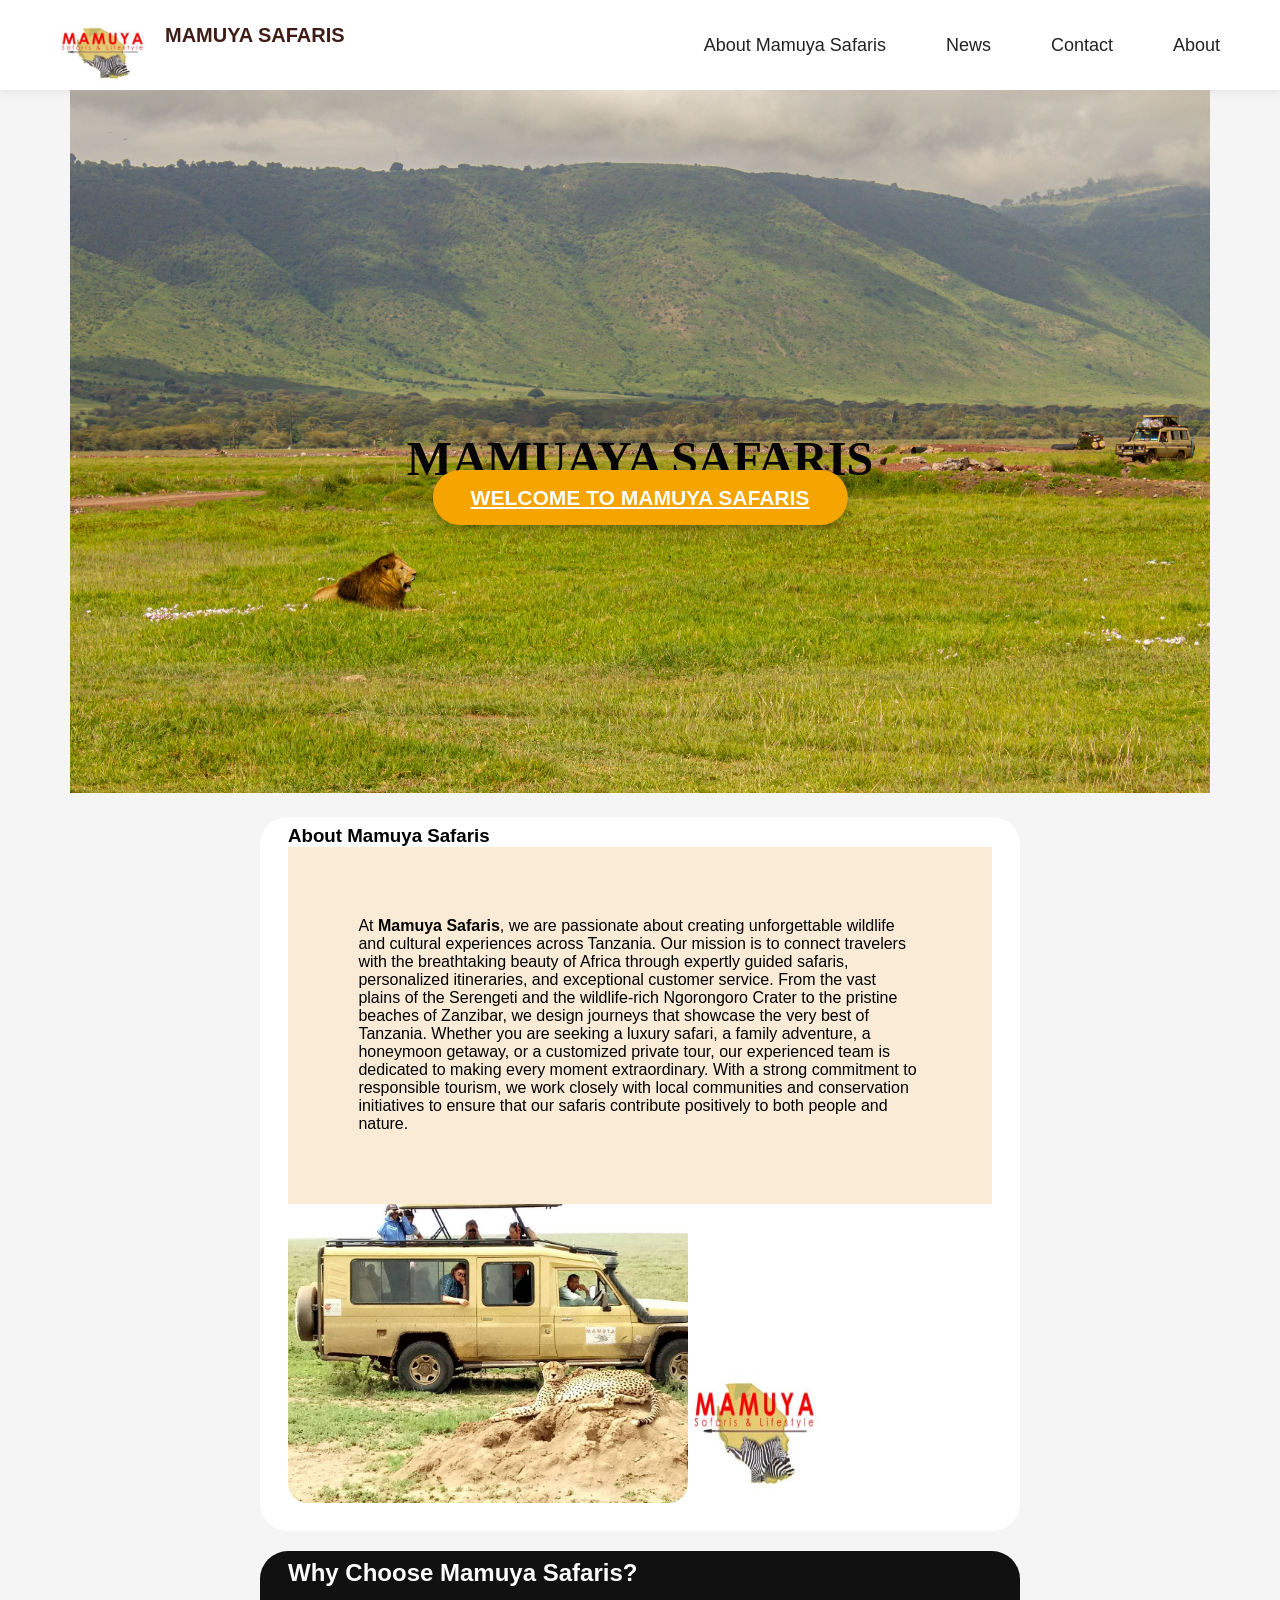
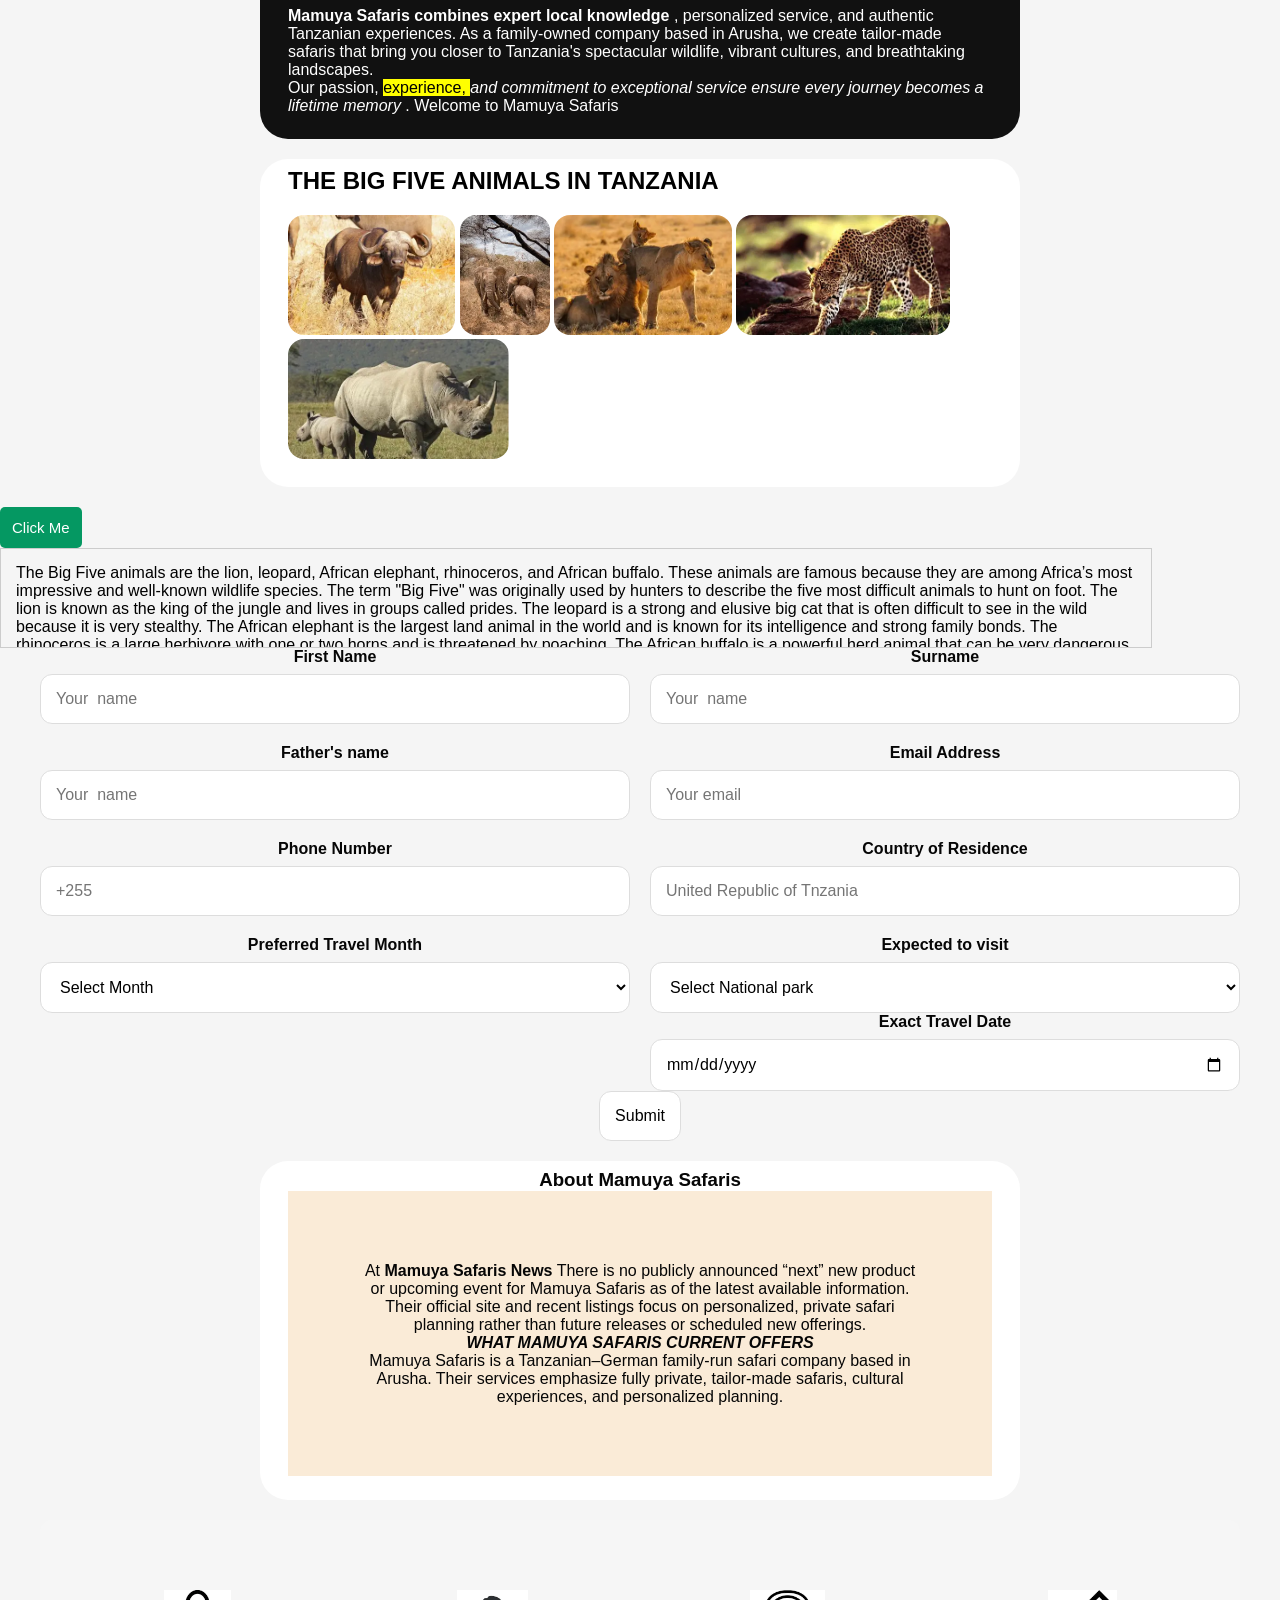
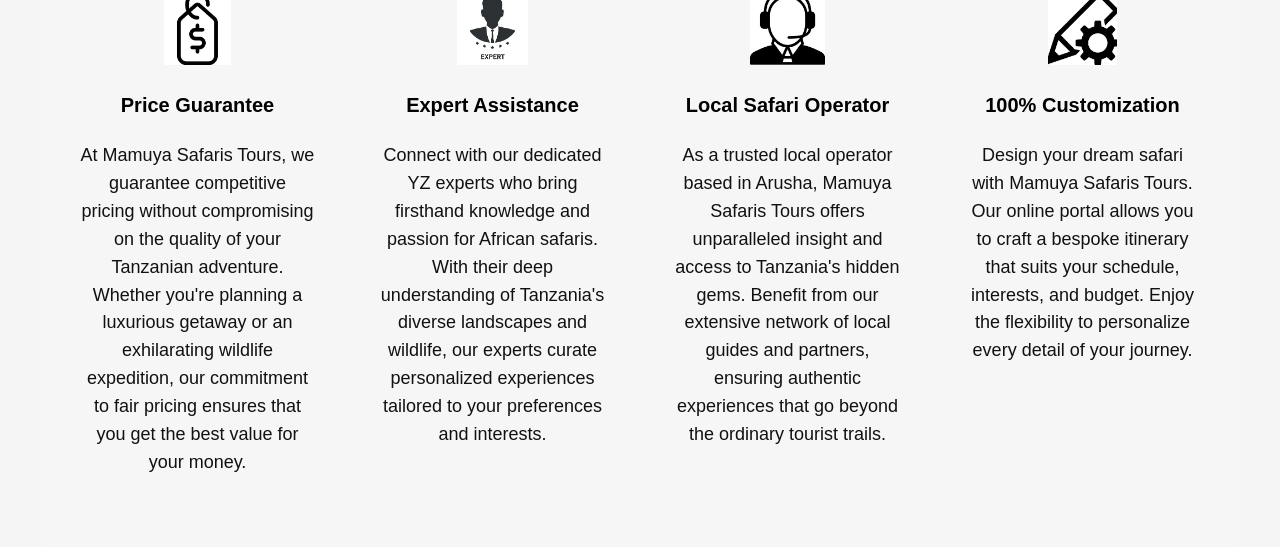
==== david mahanga index.html @ 182bae69 "added pic uploaded" ====
<!DOCTYPE html>
    <html lang="en">
        <head>
            <link rel="stylesheet" href="style.css">
            <meta charset="UTF-8">
            <meta name="viewport" content="width=device-width, initial-scale=1.0">
            <title>Mamuya Safaris</title>

            <link rel="stylesheet" href="https://cdnjs.cloudflare.com/ajax/libs/font-awesome/6.5.1/css/all.min.css">
        </head>
        <body>
            <header>
            <div class="logo">
                <!-- Replace logo.png with your logo -->
                <img src="images/mamuya_safaris_logo (1).jpg" alt="Safari Soles Logo">
                <h2>MAMUYA SAFARIS</h2>
            </div>
            <nav>
                <ul>
                    <li><a href="#home">About Mamuya Safaris</a></li>
                    <li><a href="#news">News</a></li>
                    <li><a href="#contact">Contact</a></li>
                    <li><a href="#about">About</a></li>
                </ul>
            </nav>
        </header>
            <div class="container">
        <img src="pexels-nadialovessingle-25950570.jpg" alt="Animals in Serengeti" style="width:95%;">
        <div class="centered">
        <b style="font-size: 300%;font-family: Georgia,
        'Times New Roman', Times, serif";><br>MAMUAYA SAFARIS</br></b>

        <a href="#" class="safari-btn">
            WELCOME TO MAMUYA SAFARIS
            </a>
            </div>
            </div>
            <div class="card" id="story">
            <h3>About Mamuya Safaris</h3>
            <p style="padding: 10%;background-color: antiquewhite;">
                At <strong>Mamuya Safaris</strong>, we are passionate about creating 
                unforgettable wildlife and cultural experiences across Tanzania. Our mission 
                is to connect travelers with the breathtaking beauty of Africa through 
                expertly guided safaris, personalized itineraries, and exceptional customer service.
                From the vast plains of the Serengeti and the wildlife-rich Ngorongoro Crater 
                to the pristine beaches of Zanzibar, we design journeys that showcase the very 
                best of Tanzania. Whether you are seeking a luxury safari, a family adventure, 
                a honeymoon getaway, or a customized private tour, our experienced team is 
                dedicated to making every moment extraordinary.
                With a strong commitment to responsible tourism, we work closely with local 
                communities and conservation initiatives to ensure that our safaris contribute 
                positively to both people and nature.
            </p>
            <img src="was-fur-ein-anblick.jpg" alt="Mamuya safari" width="400" style="border-radius:20px;">
            <img src="images/mamuya_safaris_logo (1).jpg" alt="LOGO" height="170"width="125"style="border-radius:16px;">
            </div>
            <div class="card" id="specials">
            <h2>Why Choose Mamuya Safaris?</h2>
            <p><strong>Mamuya Safaris combines expert local knowledge</strong> , personalized service,
        and authentic Tanzanian experiences. As a family-owned company based in Arusha, 
        we create tailor-made safaris that bring you closer to Tanzania's spectacular wildlife, 
        vibrant cultures, and breathtaking landscapes.
            <p> Our passion, <mark> experience, </mark> <em>and commitment to exceptional service ensure every
                journey becomes a lifetime memory
            </em>. Welcome to Mamuya Safaris</p>
        </div>
        <div class="card">
            <h2 id="menu">THE BIG FIVE ANIMALS IN TANZANIA</h2>
            <p>
            <img src="images/download (2).webp" alt="buffalo" height="120" style="border-radius:16px;">
            <img src="oip2.webp" alt="elephant in manyara" height="120" style="border-radius:16px;">
            <img src="images/OIP (1).webp" alt="lions in tarangire" height="120" style="border-radius:16px;">
            <img src="images/download.webp"alt="leopard"height="120"style="border-radius:16px;">
            <img src="images/download (1).webp"alt="rhinoceros"height="120"style="border-radius:16px;">
            </p>
        </div>
            <button class="testbtn"
            onclick="alert('Willkommen bei Mamuya Safaris – wo Exzellenz Ihr Wegbegleiter ist und Sie die Natur Tansanias in ihrer ursprünglichsten Schönheit erleben.')"
            >Click Me</button>
            <div id="overflowTest">The Big Five animals are the lion, leopard, African elephant, rhinoceros, and African buffalo. These animals are famous because they are among Africa’s most impressive and well-known wildlife species. The term "Big Five" was originally used by hunters to describe the five most difficult animals to hunt on foot.

            The lion is known as the king of the jungle and lives in groups called prides. The leopard is a strong and elusive big cat that is often difficult to see in the wild because it is very stealthy.

            The African elephant is the largest land animal in the world and is known for its intelligence and strong family bonds. The rhinoceros is a large herbivore with one or two horns and is threatened by poaching.

            The African buffalo is a powerful herd animal that can be very dangerous when threatened. Today, the Big Five are a major attraction for tourists on African safaris and are important symbols of wildlife conservation.
            In conclusion, the Big Five animals are not only symbols of Africa’s rich wildlife but also remind us of the importance of protecting and conserving these remarkable species for future generations.</div>
            <div class="container">

            <div class="form-grid">
                <div class="form-group">
                    <label>First Name </label>
                    <input type="text" placeholder="Your  name">
                </div>
                <div class="form-group">
                    <label>Surname </label>
                    <input type="text" placeholder="Your  name">
                </div>
                <div class="form-group">
                    <label>Father's name </label>
                    <input type="text" placeholder="Your  name">
                </div>

                <div class="form-group">
                    <label>Email Address </label>
                    <input type="email" placeholder="Your email">
                </div>

                <div class="form-group">
                    <label>Phone Number </label>
                    <input type="text" placeholder="+255">
                </div>

                <div class="form-group">
                    <label>Country of Residence </label>
                    <input type="text" placeholder="United Republic of Tnzania">
                </div>

                <div class="form-group">
                    <label>Preferred Travel Month</label>
                    <select>
                        <option>Select Month</option>
                        <option>January</option>
                        <option>February</option>
                        <option>March</option>
                        <option>April</option>
                        <option>May</option>
                        <option>June</option>
                        <option>July</option>
                        <option>August</option>
                        <option>September</option>
                        <option>October</option>
                        <option>November</option>
                        <option>December</option>
                    </select>
                </div>
            <div class="form-group">
                    <label>Expected to visit</label>
                    <select>
                        <option>Select National park</option>
                        <option>Serengeti National Park</option>
                        <option>Tarangire National Park</option>
                        <option>Lake Manyara National Park</option>
                        <option>Arusha National Park</option>
                        <option>Kilimanjaro National Park</option>
                        <option>Nyerere National Park</option>
                        <option>Ruaha National Park</option>
                        <option>Mikumi National Park</option>
                        <option>Udzungwa National Park</option>
                        <option>Kitulo National Park</option>
                        <option>Katavi National Park</option>
                        <option>Gombe Stream National Park</option>
                        <option>Mahale Mountains National Park</option>
                        <option>Rubondo Island National Park</option>
                        <option>Saanane National Park</option>
                        <option>Burigi-Chato National Park</option>
                        <option>Ibanda-Kyerwa National Park</option>
                        <option>Rumangika-Karagwe National Park</option>
                        <option>Ugalla River National Park</option>
                        <option>Kigosi National Park</option>
                        <option>Mkomazi National Park</option>
                        <option>Saadani National Park</option>
                    </select>
                <div class="form-group">
                    <label>Exact Travel Date</label>
                    <input type="date">
                </div>
            </div>
            </div>
            <form action="/action_page.php">
        <input type="submit" value="Submit">
            </form>
            <div class="card" id="story">
            <h3>About Mamuya Safaris</h3>
            <p style="padding: 10%;background-color: antiquewhite;">
                At <strong>Mamuya Safaris News</strong>
                There is no publicly announced “next” new product or upcoming event for Mamuya Safaris as of the latest available information. 
                Their official site and recent listings focus on personalized,
                private safari planning rather than future releases or scheduled new offerings.
                <br><b><i>
                    WHAT MAMUYA SAFARIS CURRENT OFFERS
                </i></b><br>
                Mamuya Safaris is a Tanzanian–German family-run safari company based in Arusha.
                Their services emphasize fully private, tailor‑made safaris,
                cultural experiences, and personalized planning.
            </p>
            </div>
                    <section class="why-us">
                <div class="item">
                    <img src="price.webp
                    " alt="price">
                    <h3>Price Guarantee</h3>
                     <p>
                        At Mamuya Safaris Tours, we guarantee competitive pricing
                        without compromising on the quality of your Tanzanian adventure.
                        Whether you're planning a luxurious getaway or an exhilarating
                        wildlife expedition, our commitment to fair pricing ensures that
                        you get the best value for your money.
                    </p>
                </div>

    <div class="item">
        <img src="images/expert.webp" alt="expert">
        <h3>Expert Assistance</h3>
        <p>
            Connect with our dedicated YZ experts who bring firsthand
            knowledge and passion for African safaris. With their deep
            understanding of Tanzania's diverse landscapes and wildlife,
            our experts curate personalized experiences tailored to your
            preferences and interests.
        </p>
    </div>

    <div class="item">
        <img src="images/download (4).webp" alt="opperator">
        <h3>Local Safari Operator</h3>
        <p>
            As a trusted local operator based in Arusha, Mamuya Safaris Tours
            offers unparalleled insight and access to Tanzania's hidden gems.
            Benefit from our extensive network of local guides and partners,
            ensuring authentic experiences that go beyond the ordinary tourist trails.
        </p>
    </div>

    <div class="item">
        <img src="images/download (3).webp" alt="custom">
        <h3>100% Customization</h3>
        <p>
            Design your dream safari with Mamuya Safaris Tours. Our online
            portal allows you to craft a bespoke itinerary that suits your
            schedule, interests, and budget. Enjoy the flexibility to
            personalize every detail of your journey.
        </p>
    </div>
</section>
        </body>
    </html>
---- style.css ----
/*table, th, td {
        border:1px solid black;
        border-collapse: collapse;
        }
tr:nth-child(even) {
        background-color: #D6EEEE;
        }
tr:hover {background-color:rosybrown;}



.title1{
    font-size:75px;
    background-color: brown;
    text-align: center;
}
div {
  background-color: #FFF4A3;
  padding:8px;
  border: 1px solid black;
}*/


*{
    margin:0;
    padding: 1px;;
    box-sizing:border-box;
    font-family:Arial, sans-serif;
}

.container{
    max-width:1200px;
    margin:auto;
}
h2{
    margin-bottom:20px;
}
.form-grid{
    display:grid;
    grid-template-columns:1fr 1fr;
    gap:20px;
}
.form-group{
    display:flex;
    flex-direction:column;
}
label{
    margin-bottom:8px;
    font-weight:600;
}
input,
select{
    padding:15px;
    border:1px solid #ddd;
    border-radius:12px;
    font-size:16px;
    background:#fff;
}
.section{
    margin-top:30px;
}
.option-grid{
    display:grid;
    grid-template-columns:repeat(auto-fit,minmax(180px,1fr));
    gap:15px;
    margin-top:10px;
}
.option{
    background:white;
    border:1px solid #ddd;
    border-radius:14px;
    padding:18px;
    text-align:center;
    cursor:pointer;
    transition:.3s;
}
.option:hover{
    border-color:#b99b50;
}
.option.selected{
    border:2px solid #b99b50;
    background:#faf7ef;
}
.days-box{
    font-size:28px;
    font-weight:bold;
}
.days-text{
    font-size:12px;
    letter-spacing:2px;
    color:#555;
}
@media(max-width:768px){
    .form-grid{
        grid-template-columns:1fr;
    }
}
*{
    margin:0;
    padding:0;
    box-sizing:border-box;
    font-family: Arial, sans-serif;
}

body{
    background:whitesmoke;
}

/* Header */
header{
    background:#fff;
    height:90px;
    display:flex;
    align-items:center;
    justify-content:space-between;
    padding:0 60px;
    box-shadow:0 2px 8px rgba(0,0,0,0.08);
}

/* Logo Section */
.logo{
    display:flex;
    align-items:center;
    gap:12px;
}

.logo img{
    width:55px;
}

.logo h2{
    font-size:20px;
    color:#3d1d16;
    font-weight:bold;
    text-transform:uppercase;
}

/* Navigation */
nav ul{
    display:flex;
    list-style:none;
    gap:60px;
}

nav ul li a{
    text-decoration:none;
    color:#222;
    font-size:18px;
    font-weight:500;
    transition:0.3s;
}

nav ul li a:hover{
    color:#8b5e3c;
}

/* Mobile */
@media(max-width:768px){

    header{
        flex-direction:column;
        height:auto;
        padding:20px;
    }

    nav ul{
        gap:20px;
        flex-wrap:wrap;
        justify-content:center;
        margin-top:15px;
    }
}
p3 {
    color: #b99b50;  /* Set text color to #b99b50 */
    text-align: justify;
}
p2 {
    color: rgba(255, 99, 71, 0.5);
    
    text-align:justify ;font-size: 25px
}
.testbtn {
  background-color: #059862;;
  color: white;
  font-size: 15px;
  padding: 12px;
  border: none;
  border-radius: 5px;
  cursor: pointer;
}
ul {
  list-style-type: none;
  margin: 25;
  padding: 15;
}

li {
  display: inline;
}
/* Logo Section */
.logo{
    display:flex;
    align-items:center;
    gap: 20px;
}

.logo img{
    width: 85px;
}

.logo h2{
    font-size:20px;
    color:#3d1d16;
    font-weight:bold;
    text-transform:uppercase;
}
/* Navigation */
nav ul{
    display:flex;
    list-style:none;
    gap:60px;
}

nav ul li a{
    text-decoration:none;
    color:#222;
    font-size:18px;
    font-weight:500;
    transition:0.3s;
}

nav ul li a:hover{
    color:#8b5e3c;
}
.container {
  position: relative;
  text-align: center;
  color: rgb(6, 6, 6);}
  .centered {
  position: absolute;
  top: 50%;
  left: 50%;
  transform: translate(-50%, -50%);
}
.safari-btn {
    background: #F6A400;
    color: #fff;
    font-size: 21px;
    font-weight: 700;
    padding: 16px 38px;
    border-radius: 30px;
    box-shadow: 0 5px 12px rgba(0,0,0,.25);
}
.card {
  background-color: white;
  border-radius: 28px;
  padding: 8px 28px 24px;
  max-width: 760px;
  margin: 20px auto;
}
#specials {
  background-color: #111111;
  color: white;
}
#overflowTest {
  background: whitesmoke;
  color: black;
  padding: 15px;
  width: 90%;
  height: 100px;
  overflow: scroll;
  border: 1px solid #ccc;
}
.why-us{
    max-width: 1700px;
    margin: 0 auto;
    padding: 70px 40px;
    background: #f6f6f6;
    border-radius: 12px;

    display: grid;
    grid-template-columns: repeat(4, 1fr);
    gap: 60px;
}

.item{
    text-align: center;
}

.item img{
    width: 75px;
    height: 75px;
    object-fit: contain;
    margin-bottom: 25px;
}

.item h3{
    font-family: "Poppins", sans-serif;
    font-size: 20px;
    font-weight: 700;
    color: #000;
    margin-bottom: 25px;
}

.item p{
    font-family: "Poppins", sans-serif;
    font-size: 18px;
    line-height: 1.55;
    color: #111;
    max-width: 340px;
    margin: 0 auto;
}
@media(max-width:992px){
    .why-us{
        grid-template-columns: repeat(2,1fr);
    }
}
@media(max-width:576px){
    .why-us{
        grid-template-columns: 1fr;
        gap: 50px;
    }
}
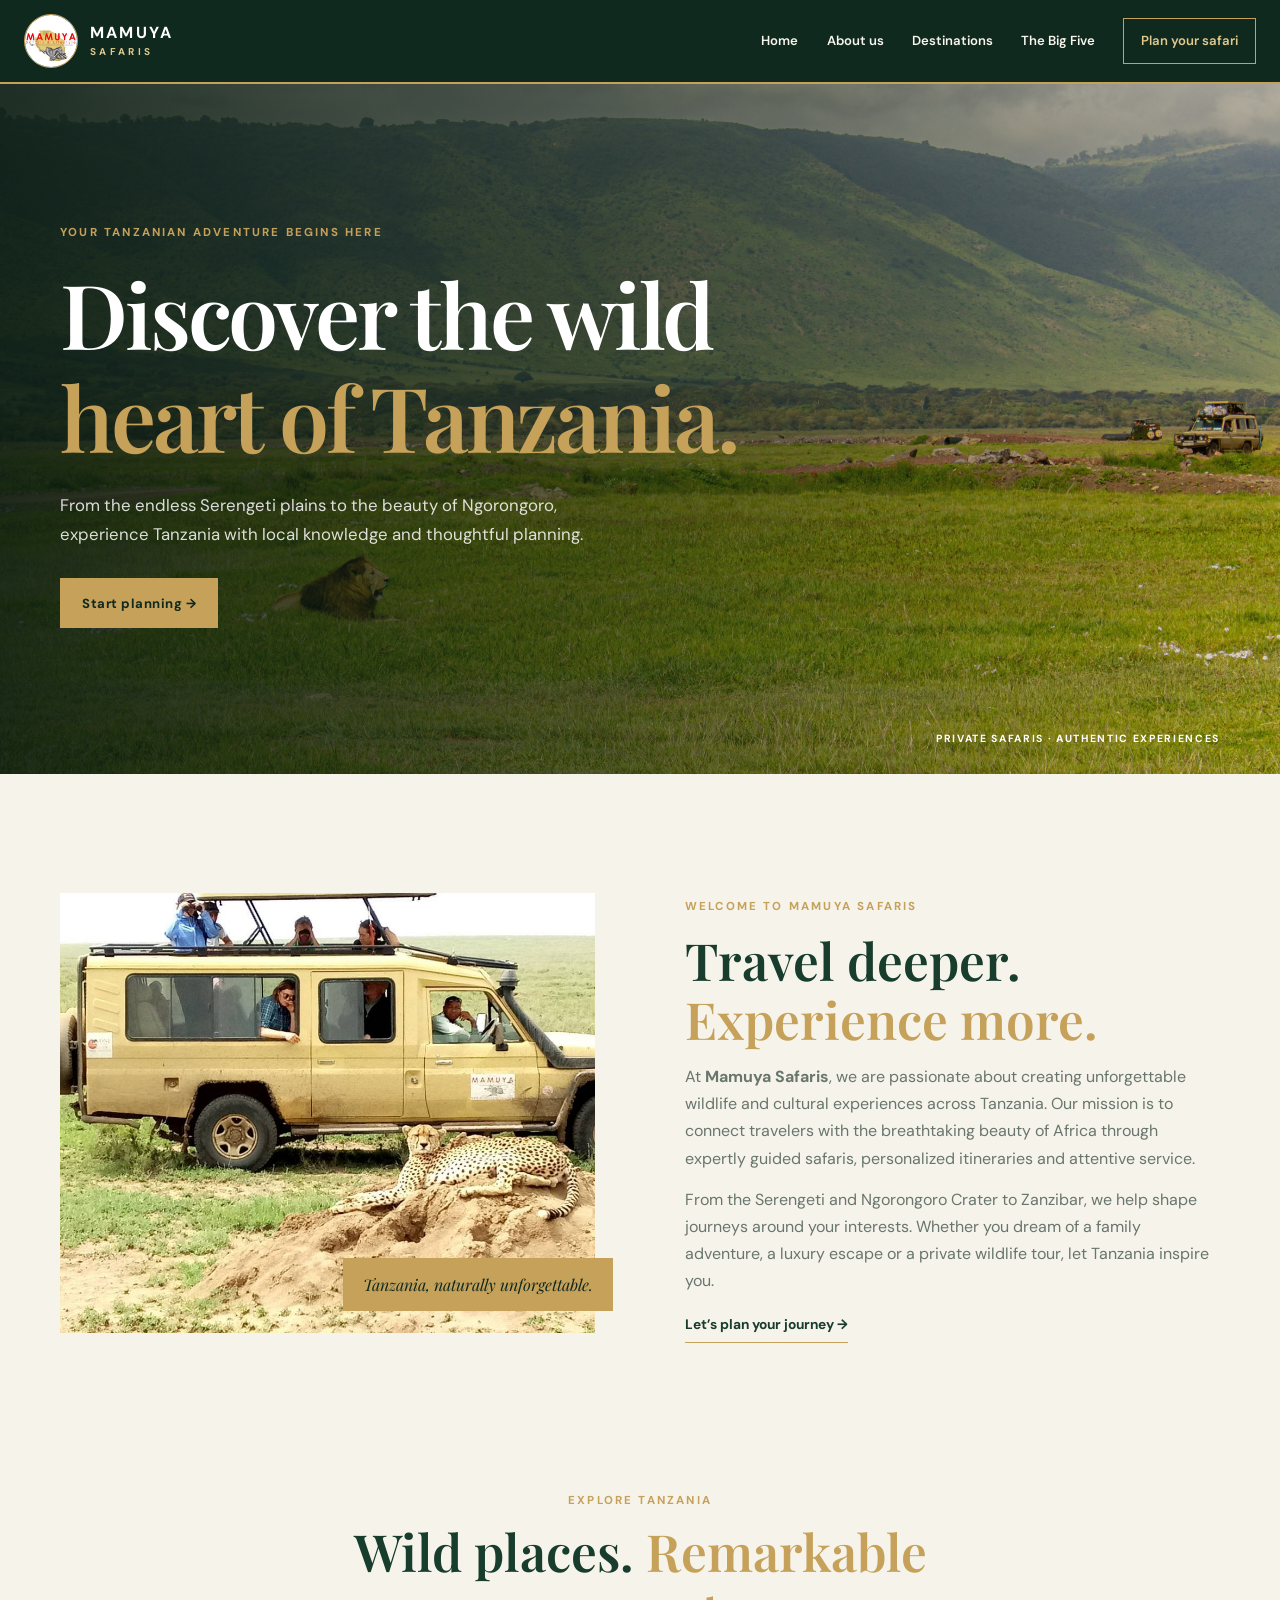
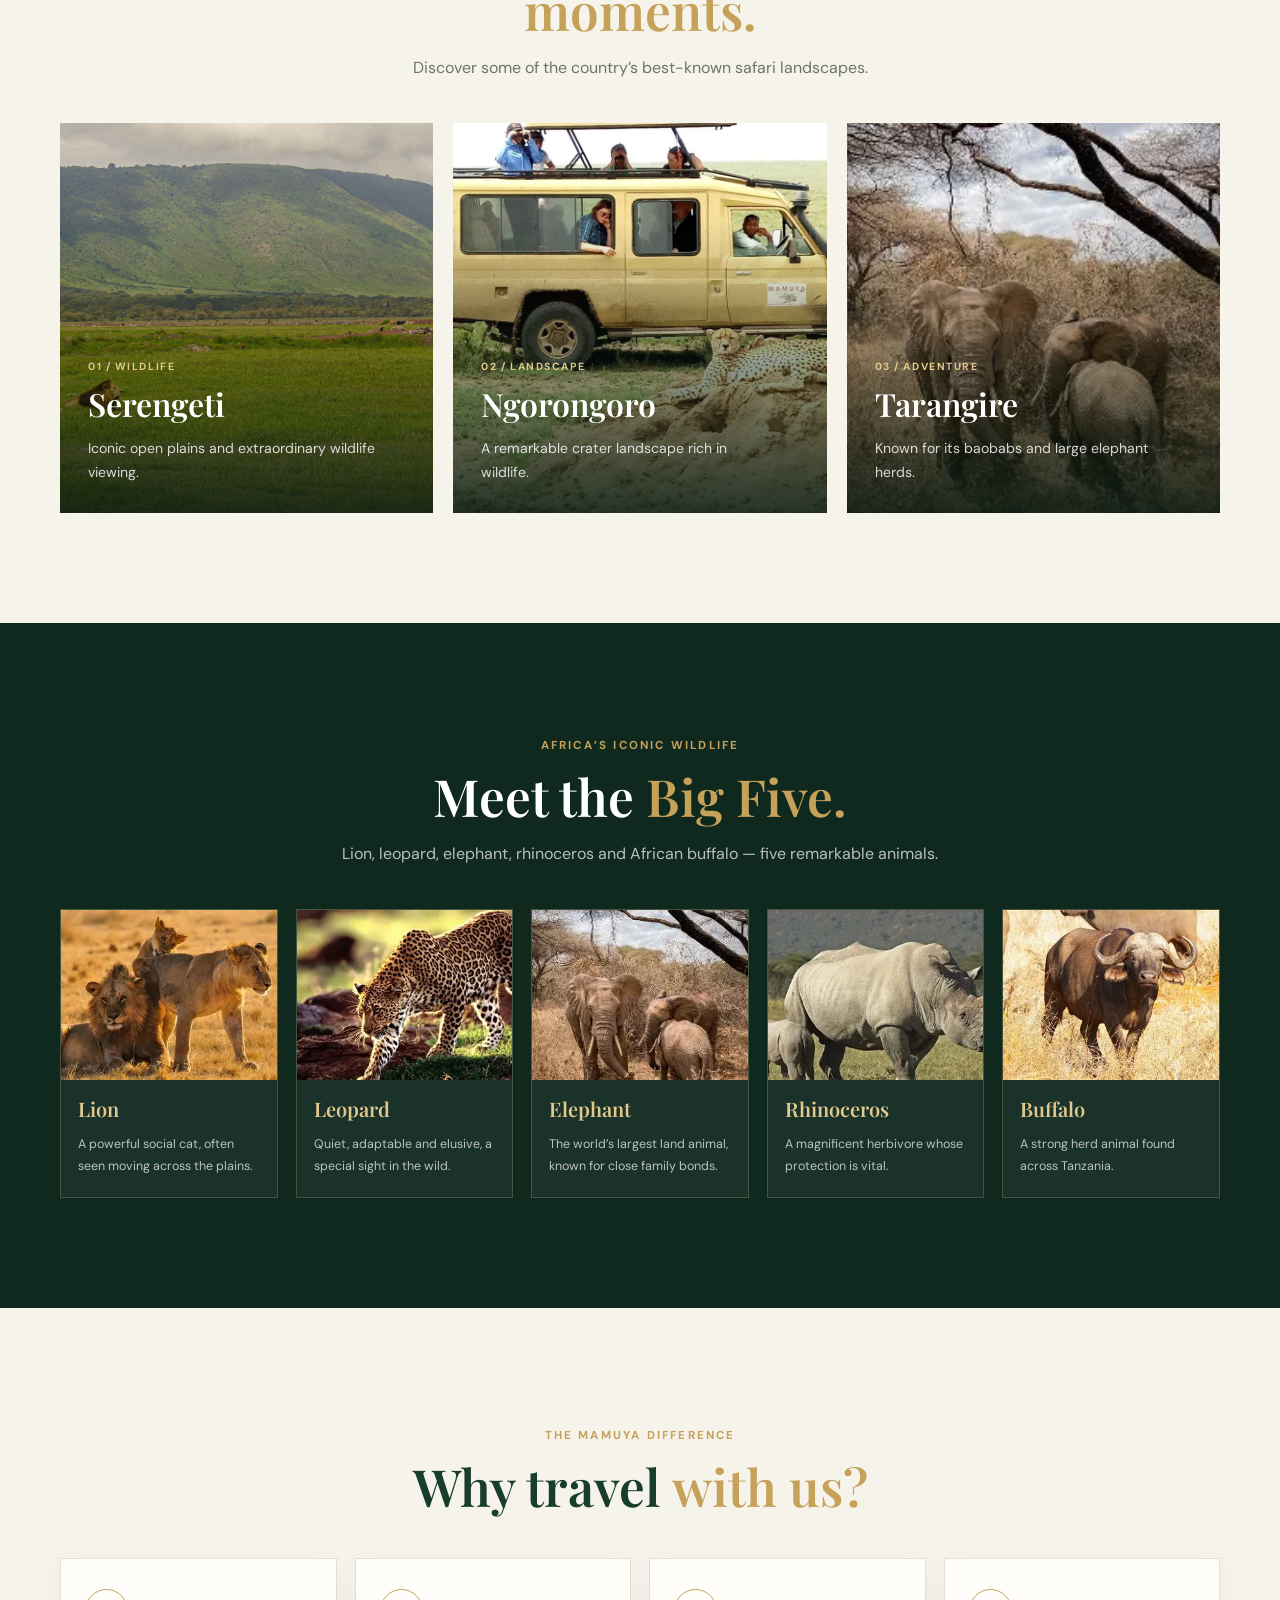
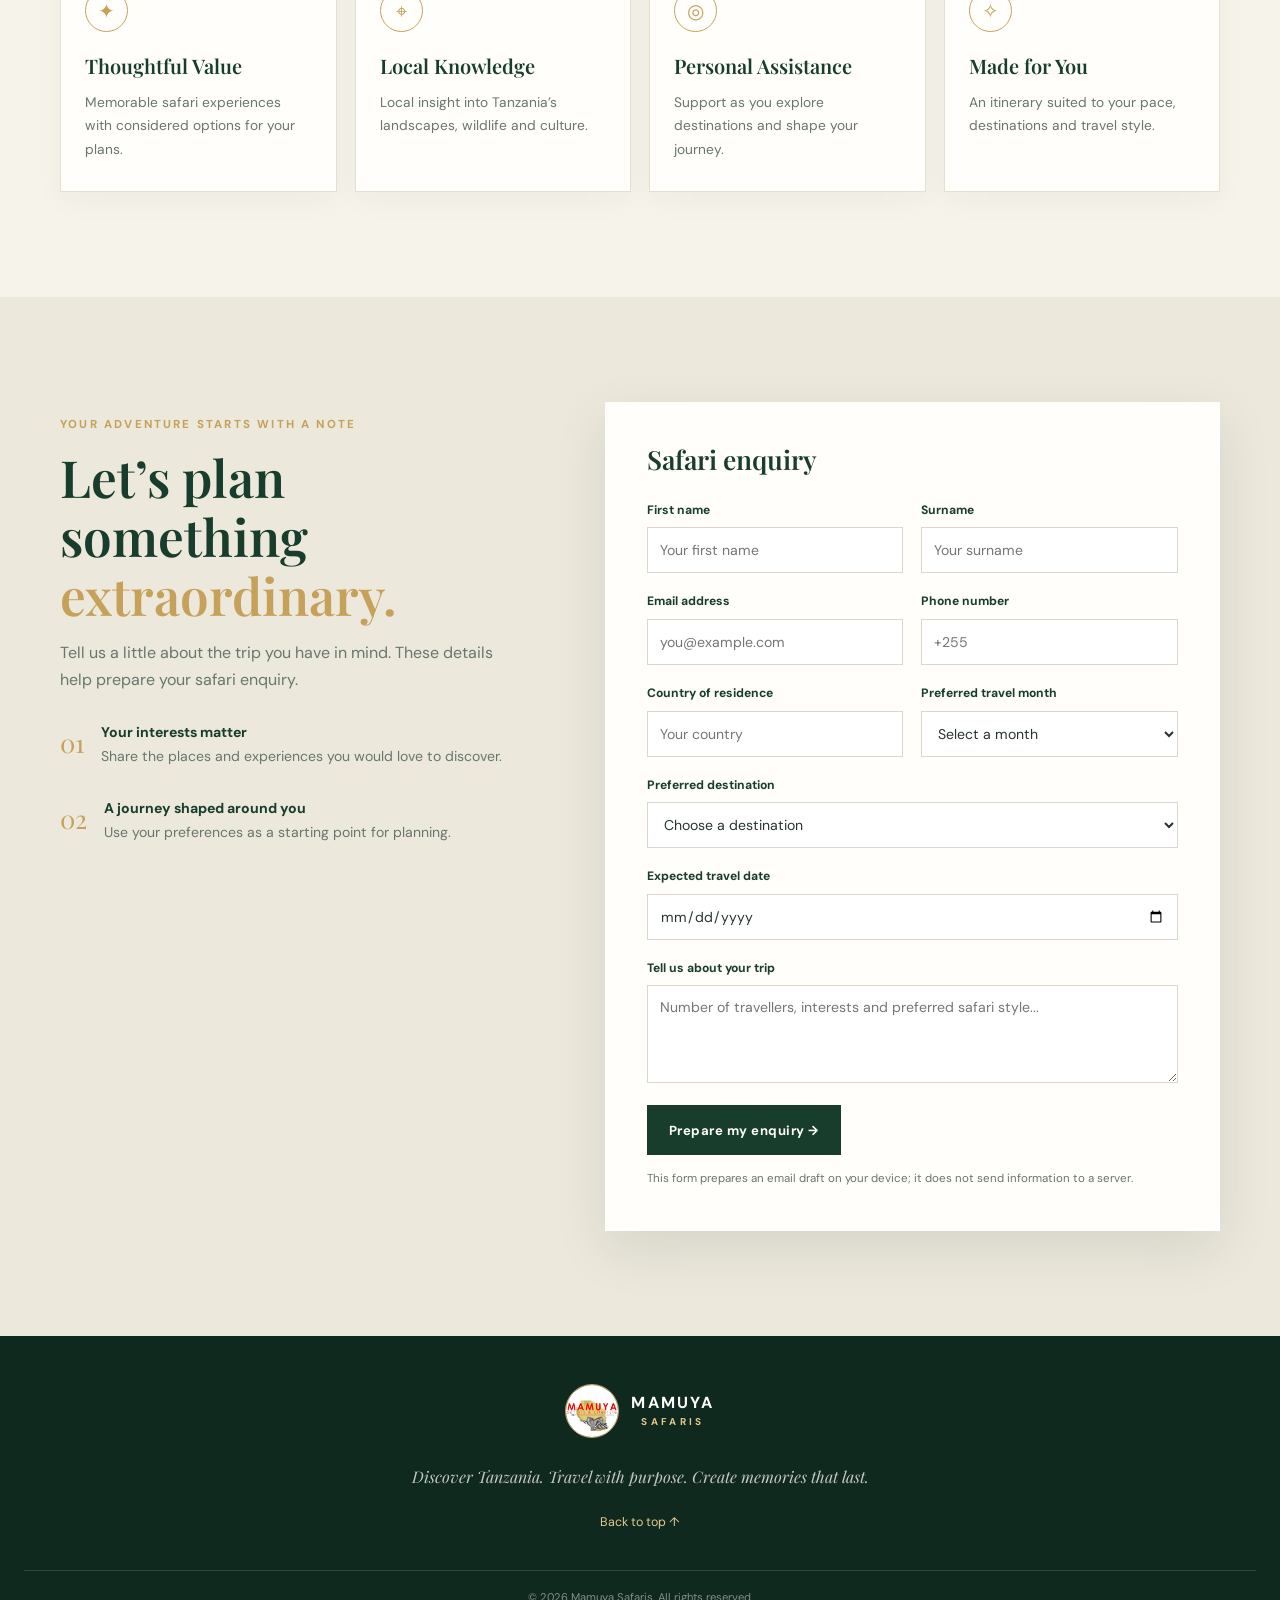
==== commit dceabead: "Reorganize Mamuya Safaris website layout" ====
--- a/david mahanga index.html
+++ b/david mahanga index.html
@@ -1,237 +1,12 @@
-<!DOCTYPE html>
-    <html lang="en">
-        <head>
-            <link rel="stylesheet" href="style.css">
-            <meta charset="UTF-8">
-            <meta name="viewport" content="width=device-width, initial-scale=1.0">
-            <title>Mamuya Safaris</title>
-
-            <link rel="stylesheet" href="https://cdnjs.cloudflare.com/ajax/libs/font-awesome/6.5.1/css/all.min.css">
-        </head>
-        <body>
-            <header>
-            <div class="logo">
-                <!-- Replace logo.png with your logo -->
-                <img src="images/mamuya_safaris_logo (1).jpg" alt="Safari Soles Logo">
-                <h2>MAMUYA SAFARIS</h2>
-            </div>
-            <nav>
-                <ul>
-                    <li><a href="#home">About Mamuya Safaris</a></li>
-                    <li><a href="#news">News</a></li>
-                    <li><a href="#contact">Contact</a></li>
-                    <li><a href="#about">About</a></li>
-                </ul>
-            </nav>
-        </header>
-            <div class="container">
-        <img src="pexels-nadialovessingle-25950570.jpg" alt="Animals in Serengeti" style="width:95%;">
-        <div class="centered">
-        <b style="font-size: 300%;font-family: Georgia,
-        'Times New Roman', Times, serif";><br>MAMUAYA SAFARIS</br></b>
-
-        <a href="#" class="safari-btn">
-            WELCOME TO MAMUYA SAFARIS
-            </a>
-            </div>
-            </div>
-            <div class="card" id="story">
-            <h3>About Mamuya Safaris</h3>
-            <p style="padding: 10%;background-color: antiquewhite;">
-                At <strong>Mamuya Safaris</strong>, we are passionate about creating 
-                unforgettable wildlife and cultural experiences across Tanzania. Our mission 
-                is to connect travelers with the breathtaking beauty of Africa through 
-                expertly guided safaris, personalized itineraries, and exceptional customer service.
-                From the vast plains of the Serengeti and the wildlife-rich Ngorongoro Crater 
-                to the pristine beaches of Zanzibar, we design journeys that showcase the very 
-                best of Tanzania. Whether you are seeking a luxury safari, a family adventure, 
-                a honeymoon getaway, or a customized private tour, our experienced team is 
-                dedicated to making every moment extraordinary.
-                With a strong commitment to responsible tourism, we work closely with local 
-                communities and conservation initiatives to ensure that our safaris contribute 
-                positively to both people and nature.
-            </p>
-            <img src="was-fur-ein-anblick.jpg" alt="Mamuya safari" width="400" style="border-radius:20px;">
-            <img src="images/mamuya_safaris_logo (1).jpg" alt="LOGO" height="170"width="125"style="border-radius:16px;">
-            </div>
-            <div class="card" id="specials">
-            <h2>Why Choose Mamuya Safaris?</h2>
-            <p><strong>Mamuya Safaris combines expert local knowledge</strong> , personalized service,
-        and authentic Tanzanian experiences. As a family-owned company based in Arusha, 
-        we create tailor-made safaris that bring you closer to Tanzania's spectacular wildlife, 
-        vibrant cultures, and breathtaking landscapes.
-            <p> Our passion, <mark> experience, </mark> <em>and commitment to exceptional service ensure every
-                journey becomes a lifetime memory
-            </em>. Welcome to Mamuya Safaris</p>
-        </div>
-        <div class="card">
-            <h2 id="menu">THE BIG FIVE ANIMALS IN TANZANIA</h2>
-            <p>
-            <img src="images/download (2).webp" alt="buffalo" height="120" style="border-radius:16px;">
-            <img src="oip2.webp" alt="elephant in manyara" height="120" style="border-radius:16px;">
-            <img src="images/OIP (1).webp" alt="lions in tarangire" height="120" style="border-radius:16px;">
-            <img src="images/download.webp"alt="leopard"height="120"style="border-radius:16px;">
-            <img src="images/download (1).webp"alt="rhinoceros"height="120"style="border-radius:16px;">
-            </p>
-        </div>
-            <button class="testbtn"
-            onclick="alert('Willkommen bei Mamuya Safaris – wo Exzellenz Ihr Wegbegleiter ist und Sie die Natur Tansanias in ihrer ursprünglichsten Schönheit erleben.')"
-            >Click Me</button>
-            <div id="overflowTest">The Big Five animals are the lion, leopard, African elephant, rhinoceros, and African buffalo. These animals are famous because they are among Africa’s most impressive and well-known wildlife species. The term "Big Five" was originally used by hunters to describe the five most difficult animals to hunt on foot.
-
-            The lion is known as the king of the jungle and lives in groups called prides. The leopard is a strong and elusive big cat that is often difficult to see in the wild because it is very stealthy.
-
-            The African elephant is the largest land animal in the world and is known for its intelligence and strong family bonds. The rhinoceros is a large herbivore with one or two horns and is threatened by poaching.
-
-            The African buffalo is a powerful herd animal that can be very dangerous when threatened. Today, the Big Five are a major attraction for tourists on African safaris and are important symbols of wildlife conservation.
-            In conclusion, the Big Five animals are not only symbols of Africa’s rich wildlife but also remind us of the importance of protecting and conserving these remarkable species for future generations.</div>
-            <div class="container">
-
-            <div class="form-grid">
-                <div class="form-group">
-                    <label>First Name </label>
-                    <input type="text" placeholder="Your  name">
-                </div>
-                <div class="form-group">
-                    <label>Surname </label>
-                    <input type="text" placeholder="Your  name">
-                </div>
-                <div class="form-group">
-                    <label>Father's name </label>
-                    <input type="text" placeholder="Your  name">
-                </div>
-
-                <div class="form-group">
-                    <label>Email Address </label>
-                    <input type="email" placeholder="Your email">
-                </div>
-
-                <div class="form-group">
-                    <label>Phone Number </label>
-                    <input type="text" placeholder="+255">
-                </div>
-
-                <div class="form-group">
-                    <label>Country of Residence </label>
-                    <input type="text" placeholder="United Republic of Tnzania">
-                </div>
-
-                <div class="form-group">
-                    <label>Preferred Travel Month</label>
-                    <select>
-                        <option>Select Month</option>
-                        <option>January</option>
-                        <option>February</option>
-                        <option>March</option>
-                        <option>April</option>
-                        <option>May</option>
-                        <option>June</option>
-                        <option>July</option>
-                        <option>August</option>
-                        <option>September</option>
-                        <option>October</option>
-                        <option>November</option>
-                        <option>December</option>
-                    </select>
-                </div>
-            <div class="form-group">
-                    <label>Expected to visit</label>
-                    <select>
-                        <option>Select National park</option>
-                        <option>Serengeti National Park</option>
-                        <option>Tarangire National Park</option>
-                        <option>Lake Manyara National Park</option>
-                        <option>Arusha National Park</option>
-                        <option>Kilimanjaro National Park</option>
-                        <option>Nyerere National Park</option>
-                        <option>Ruaha National Park</option>
-                        <option>Mikumi National Park</option>
-                        <option>Udzungwa National Park</option>
-                        <option>Kitulo National Park</option>
-                        <option>Katavi National Park</option>
-                        <option>Gombe Stream National Park</option>
-                        <option>Mahale Mountains National Park</option>
-                        <option>Rubondo Island National Park</option>
-                        <option>Saanane National Park</option>
-                        <option>Burigi-Chato National Park</option>
-                        <option>Ibanda-Kyerwa National Park</option>
-                        <option>Rumangika-Karagwe National Park</option>
-                        <option>Ugalla River National Park</option>
-                        <option>Kigosi National Park</option>
-                        <option>Mkomazi National Park</option>
-                        <option>Saadani National Park</option>
-                    </select>
-                <div class="form-group">
-                    <label>Exact Travel Date</label>
-                    <input type="date">
-                </div>
-            </div>
-            </div>
-            <form action="/action_page.php">
-        <input type="submit" value="Submit">
-            </form>
-            <div class="card" id="story">
-            <h3>About Mamuya Safaris</h3>
-            <p style="padding: 10%;background-color: antiquewhite;">
-                At <strong>Mamuya Safaris News</strong>
-                There is no publicly announced “next” new product or upcoming event for Mamuya Safaris as of the latest available information. 
-                Their official site and recent listings focus on personalized,
-                private safari planning rather than future releases or scheduled new offerings.
-                <br><b><i>
-                    WHAT MAMUYA SAFARIS CURRENT OFFERS
-                </i></b><br>
-                Mamuya Safaris is a Tanzanian–German family-run safari company based in Arusha.
-                Their services emphasize fully private, tailor‑made safaris,
-                cultural experiences, and personalized planning.
-            </p>
-            </div>
-                    <section class="why-us">
-                <div class="item">
-                    <img src="price.webp
-                    " alt="price">
-                    <h3>Price Guarantee</h3>
-                     <p>
-                        At Mamuya Safaris Tours, we guarantee competitive pricing
-                        without compromising on the quality of your Tanzanian adventure.
-                        Whether you're planning a luxurious getaway or an exhilarating
-                        wildlife expedition, our commitment to fair pricing ensures that
-                        you get the best value for your money.
-                    </p>
-                </div>
-
-    <div class="item">
-        <img src="images/expert.webp" alt="expert">
-        <h3>Expert Assistance</h3>
-        <p>
-            Connect with our dedicated YZ experts who bring firsthand
-            knowledge and passion for African safaris. With their deep
-            understanding of Tanzania's diverse landscapes and wildlife,
-            our experts curate personalized experiences tailored to your
-            preferences and interests.
-        </p>
-    </div>
-
-    <div class="item">
-        <img src="images/download (4).webp" alt="opperator">
-        <h3>Local Safari Operator</h3>
-        <p>
-            As a trusted local operator based in Arusha, Mamuya Safaris Tours
-            offers unparalleled insight and access to Tanzania's hidden gems.
-            Benefit from our extensive network of local guides and partners,
-            ensuring authentic experiences that go beyond the ordinary tourist trails.
-        </p>
-    </div>
-
-    <div class="item">
-        <img src="images/download (3).webp" alt="custom">
-        <h3>100% Customization</h3>
-        <p>
-            Design your dream safari with Mamuya Safaris Tours. Our online
-            portal allows you to craft a bespoke itinerary that suits your
-            schedule, interests, and budget. Enjoy the flexibility to
-            personalize every detail of your journey.
-        </p>
-    </div>
-</section>
-        </body>
-    </html> +<!doctype html><html lang="en"><head><meta charset="utf-8"><meta name="viewport" content="width=device-width,initial-scale=1"><meta name="description" content="Explore Tanzania with Mamuya Safaris."><title>Mamuya Safaris | Tanzania</title><link rel="preconnect" href="https://fonts.googleapis.com"><link href="https://fonts.googleapis.com/css2?family=DM+Sans:wght@400;600;700&family=Playfair+Display:wght@500;600;700&display=swap" rel="stylesheet"><link rel="stylesheet" href="style.css"></head><body>
+<header class="site-header"><a class="brand" href="#home"><img src="images/mamuya_safaris_logo (1).jpg" alt="Mamuya Safaris logo"><span>MAMUYA <small>SAFARIS</small></span></a><button class="menu-toggle" aria-label="Toggle navigation" aria-expanded="false">☰</button><nav class="site-nav"><a href="#home">Home</a><a href="#about">About us</a><a href="#destinations">Destinations</a><a href="#big-five">The Big Five</a><a class="nav-cta" href="#enquiry">Plan your safari</a></nav></header>
+<main>
+<section class="hero" id="home"><img class="hero-image" src="pexels-nadialovessingle-25950570.jpg" alt="Tanzania safari landscape"><div class="hero-shade"></div><div class="hero-content"><p class="eyebrow">YOUR TANZANIAN ADVENTURE BEGINS HERE</p><h1>Discover the wild<br><em>heart of Tanzania.</em></h1><p>From the endless Serengeti plains to the beauty of Ngorongoro, experience Tanzania with local knowledge and thoughtful planning.</p><a class="button button-gold" href="#enquiry">Start planning →</a></div><div class="hero-note">PRIVATE SAFARIS · AUTHENTIC EXPERIENCES</div></section>
+<section class="intro section-wrap" id="about"><div class="intro-image"><img src="was-fur-ein-anblick.jpg" alt="Safari landscape"><div class="image-caption">Tanzania, naturally unforgettable.</div></div><div class="intro-copy"><p class="eyebrow">WELCOME TO MAMUYA SAFARIS</p><h2>Travel deeper.<br><em>Experience more.</em></h2><p>At <strong>Mamuya Safaris</strong>, we are passionate about creating unforgettable wildlife and cultural experiences across Tanzania. Our mission is to connect travelers with the breathtaking beauty of Africa through expertly guided safaris, personalized itineraries and attentive service.</p><p>From the Serengeti and Ngorongoro Crater to Zanzibar, we help shape journeys around your interests. Whether you dream of a family adventure, a luxury escape or a private wildlife tour, let Tanzania inspire you.</p><a class="text-link" href="#enquiry">Let’s plan your journey →</a></div></section>
+<section class="destinations section-wrap" id="destinations"><div class="section-heading"><p class="eyebrow">EXPLORE TANZANIA</p><h2>Wild places. <em>Remarkable moments.</em></h2><p>Discover some of the country’s best-known safari landscapes.</p></div><div class="destination-grid"><article class="destination-card destination-serengeti"><div><span>01 / WILDLIFE</span><h3>Serengeti</h3><p>Iconic open plains and extraordinary wildlife viewing.</p></div></article><article class="destination-card destination-ngorongoro"><div><span>02 / LANDSCAPE</span><h3>Ngorongoro</h3><p>A remarkable crater landscape rich in wildlife.</p></div></article><article class="destination-card destination-tarangire"><div><span>03 / ADVENTURE</span><h3>Tarangire</h3><p>Known for its baobabs and large elephant herds.</p></div></article></div></section>
+<section class="big-five-section" id="big-five"><div class="section-wrap"><div class="section-heading light-heading"><p class="eyebrow">AFRICA’S ICONIC WILDLIFE</p><h2>Meet the <em>Big Five.</em></h2><p>Lion, leopard, elephant, rhinoceros and African buffalo — five remarkable animals.</p></div><div class="animal-grid"><article class="animal-card"><img src="images/OIP (1).webp" alt="Lion"><h3>Lion</h3><p>A powerful social cat, often seen moving across the plains.</p></article><article class="animal-card"><img src="images/download.webp" alt="Leopard"><h3>Leopard</h3><p>Quiet, adaptable and elusive, a special sight in the wild.</p></article><article class="animal-card"><img src="oip2.webp" alt="African elephant"><h3>Elephant</h3><p>The world’s largest land animal, known for close family bonds.</p></article><article class="animal-card"><img src="images/download (1).webp" alt="Rhinoceros"><h3>Rhinoceros</h3><p>A magnificent herbivore whose protection is vital.</p></article><article class="animal-card"><img src="images/download (2).webp" alt="African buffalo"><h3>Buffalo</h3><p>A strong herd animal found across Tanzania.</p></article></div></div></section>
+<section class="why-section section-wrap"><div class="section-heading"><p class="eyebrow">THE MAMUYA DIFFERENCE</p><h2>Why travel <em>with us?</em></h2></div><div class="benefit-grid"><article class="benefit-card"><div class="benefit-icon">✦</div><h3>Thoughtful Value</h3><p>Memorable safari experiences with considered options for your plans.</p></article><article class="benefit-card"><div class="benefit-icon">⌖</div><h3>Local Knowledge</h3><p>Local insight into Tanzania’s landscapes, wildlife and culture.</p></article><article class="benefit-card"><div class="benefit-icon">◎</div><h3>Personal Assistance</h3><p>Support as you explore destinations and shape your journey.</p></article><article class="benefit-card"><div class="benefit-icon">✧</div><h3>Made for You</h3><p>An itinerary suited to your pace, destinations and travel style.</p></article></div></section>
+<section class="enquiry-section" id="enquiry"><div class="section-wrap enquiry-layout"><div class="enquiry-copy"><p class="eyebrow">YOUR ADVENTURE STARTS WITH A NOTE</p><h2>Let’s plan something <em>extraordinary.</em></h2><p>Tell us a little about the trip you have in mind. These details help prepare your safari enquiry.</p><div class="enquiry-promise"><span>01</span><p><strong>Your interests matter</strong><br>Share the places and experiences you would love to discover.</p></div><div class="enquiry-promise"><span>02</span><p><strong>A journey shaped around you</strong><br>Use your preferences as a starting point for planning.</p></div></div>
+<form class="enquiry-form" id="safari-enquiry"><h3>Safari enquiry</h3><div class="form-grid"><label>First name<input name="firstName" required placeholder="Your first name"></label><label>Surname<input name="surname" required placeholder="Your surname"></label><label>Email address<input type="email" name="email" required placeholder="you@example.com"></label><label>Phone number<input type="tel" name="phone" placeholder="+255"></label><label>Country of residence<input name="country" placeholder="Your country"></label><label>Preferred travel month<select name="travelMonth"><option value="">Select a month</option><option>January</option><option>February</option><option>March</option><option>April</option><option>May</option><option>June</option><option>July</option><option>August</option><option>September</option><option>October</option><option>November</option><option>December</option></select></label><label class="full-field">Preferred destination<select name="destination"><option value="">Choose a destination</option><option>Serengeti National Park</option><option>Ngorongoro Conservation Area</option><option>Tarangire National Park</option><option>Lake Manyara National Park</option><option>Arusha National Park</option><option>Kilimanjaro National Park</option><option>Other / Not sure yet</option></select></label><label class="full-field">Expected travel date<input type="date" name="travelDate"></label><label class="full-field">Tell us about your trip<textarea name="message" rows="4" placeholder="Number of travellers, interests and preferred safari style..."></textarea></label></div><button class="button button-green" type="submit">Prepare my enquiry →</button><p class="form-note" id="form-note" role="status">This form prepares an email draft on your device; it does not send information to a server.</p></form></div></section>
+</main><footer class="site-footer"><a class="brand footer-brand" href="#home"><img src="images/mamuya_safaris_logo (1).jpg" alt=""><span>MAMUYA <small>SAFARIS</small></span></a><p>Discover Tanzania. Travel with purpose. Create memories that last.</p><a class="back-top" href="#home">Back to top ↑</a><div class="footer-bottom">© <span id="year"></span> Mamuya Safaris. All rights reserved.</div></footer>
+<script>const b=document.querySelector('.menu-toggle'),n=document.querySelector('.site-nav');b.addEventListener('click',()=>{const o=n.classList.toggle('is-open');b.setAttribute('aria-expanded',String(o));});n.querySelectorAll('a').forEach(a=>a.addEventListener('click',()=>{n.classList.remove('is-open');b.setAttribute('aria-expanded','false');}));document.getElementById('year').textContent=new Date().getFullYear();document.getElementById('safari-enquiry').addEventListener('submit',e=>{e.preventDefault();const d=new FormData(e.currentTarget),body=encodeURIComponent('Name: '+d.get('firstName')+' '+d.get('surname')+'\nEmail: '+d.get('email')+'\nPhone: '+(d.get('phone')||'')+'\nCountry: '+(d.get('country')||'')+'\nTravel month: '+(d.get('travelMonth')||'')+'\nDestination: '+(d.get('destination')||'')+'\nTravel date: '+(d.get('travelDate')||'')+'\nMessage: '+(d.get('message')||''));document.getElementById('form-note').textContent='Your email app will open with the enquiry details. A confirmed company email address must be added before publishing.';location.href='mailto:?subject='+encodeURIComponent('Mamuya Safaris enquiry')+'&body='+body;});</script></body></html>
--- a/style.css
+++ b/style.css
@@ -1,323 +1,12 @@
-/*table, th, td {
-        border:1px solid black;
-        border-collapse: collapse;
-        }
-tr:nth-child(even) {
-        background-color: #D6EEEE;
-        }
-tr:hover {background-color:rosybrown;}
-
-
-
-.title1{
-    font-size:75px;
-    background-color: brown;
-    text-align: center;
-}
-div {
-  background-color: #FFF4A3;
-  padding:8px;
-  border: 1px solid black;
-}*/
-
-
-*{
-    margin:0;
-    padding: 1px;;
-    box-sizing:border-box;
-    font-family:Arial, sans-serif;
-}
-
-.container{
-    max-width:1200px;
-    margin:auto;
-}
-h2{
-    margin-bottom:20px;
-}
-.form-grid{
-    display:grid;
-    grid-template-columns:1fr 1fr;
-    gap:20px;
-}
-.form-group{
-    display:flex;
-    flex-direction:column;
-}
-label{
-    margin-bottom:8px;
-    font-weight:600;
-}
-input,
-select{
-    padding:15px;
-    border:1px solid #ddd;
-    border-radius:12px;
-    font-size:16px;
-    background:#fff;
-}
-.section{
-    margin-top:30px;
-}
-.option-grid{
-    display:grid;
-    grid-template-columns:repeat(auto-fit,minmax(180px,1fr));
-    gap:15px;
-    margin-top:10px;
-}
-.option{
-    background:white;
-    border:1px solid #ddd;
-    border-radius:14px;
-    padding:18px;
-    text-align:center;
-    cursor:pointer;
-    transition:.3s;
-}
-.option:hover{
-    border-color:#b99b50;
-}
-.option.selected{
-    border:2px solid #b99b50;
-    background:#faf7ef;
-}
-.days-box{
-    font-size:28px;
-    font-weight:bold;
-}
-.days-text{
-    font-size:12px;
-    letter-spacing:2px;
-    color:#555;
-}
-@media(max-width:768px){
-    .form-grid{
-        grid-template-columns:1fr;
-    }
-}
-*{
-    margin:0;
-    padding:0;
-    box-sizing:border-box;
-    font-family: Arial, sans-serif;
-}
-
-body{
-    background:whitesmoke;
-}
-
-/* Header */
-header{
-    background:#fff;
-    height:90px;
-    display:flex;
-    align-items:center;
-    justify-content:space-between;
-    padding:0 60px;
-    box-shadow:0 2px 8px rgba(0,0,0,0.08);
-}
-
-/* Logo Section */
-.logo{
-    display:flex;
-    align-items:center;
-    gap:12px;
-}
-
-.logo img{
-    width:55px;
-}
-
-.logo h2{
-    font-size:20px;
-    color:#3d1d16;
-    font-weight:bold;
-    text-transform:uppercase;
-}
-
-/* Navigation */
-nav ul{
-    display:flex;
-    list-style:none;
-    gap:60px;
-}
-
-nav ul li a{
-    text-decoration:none;
-    color:#222;
-    font-size:18px;
-    font-weight:500;
-    transition:0.3s;
-}
-
-nav ul li a:hover{
-    color:#8b5e3c;
-}
-
-/* Mobile */
-@media(max-width:768px){
-
-    header{
-        flex-direction:column;
-        height:auto;
-        padding:20px;
-    }
-
-    nav ul{
-        gap:20px;
-        flex-wrap:wrap;
-        justify-content:center;
-        margin-top:15px;
-    }
-}
-p3 {
-    color: #b99b50;  /* Set text color to #b99b50 */
-    text-align: justify;
-}
-p2 {
-    color: rgba(255, 99, 71, 0.5);
-    
-    text-align:justify ;font-size: 25px
-}
-.testbtn {
-  background-color: #059862;;
-  color: white;
-  font-size: 15px;
-  padding: 12px;
-  border: none;
-  border-radius: 5px;
-  cursor: pointer;
-}
-ul {
-  list-style-type: none;
-  margin: 25;
-  padding: 15;
-}
-
-li {
-  display: inline;
-}
-/* Logo Section */
-.logo{
-    display:flex;
-    align-items:center;
-    gap: 20px;
-}
-
-.logo img{
-    width: 85px;
-}
-
-.logo h2{
-    font-size:20px;
-    color:#3d1d16;
-    font-weight:bold;
-    text-transform:uppercase;
-}
-/* Navigation */
-nav ul{
-    display:flex;
-    list-style:none;
-    gap:60px;
-}
-
-nav ul li a{
-    text-decoration:none;
-    color:#222;
-    font-size:18px;
-    font-weight:500;
-    transition:0.3s;
-}
-
-nav ul li a:hover{
-    color:#8b5e3c;
-}
-.container {
-  position: relative;
-  text-align: center;
-  color: rgb(6, 6, 6);}
-  .centered {
-  position: absolute;
-  top: 50%;
-  left: 50%;
-  transform: translate(-50%, -50%);
-}
-.safari-btn {
-    background: #F6A400;
-    color: #fff;
-    font-size: 21px;
-    font-weight: 700;
-    padding: 16px 38px;
-    border-radius: 30px;
-    box-shadow: 0 5px 12px rgba(0,0,0,.25);
-}
-.card {
-  background-color: white;
-  border-radius: 28px;
-  padding: 8px 28px 24px;
-  max-width: 760px;
-  margin: 20px auto;
-}
-#specials {
-  background-color: #111111;
-  color: white;
-}
-#overflowTest {
-  background: whitesmoke;
-  color: black;
-  padding: 15px;
-  width: 90%;
-  height: 100px;
-  overflow: scroll;
-  border: 1px solid #ccc;
-}
-.why-us{
-    max-width: 1700px;
-    margin: 0 auto;
-    padding: 70px 40px;
-    background: #f6f6f6;
-    border-radius: 12px;
-
-    display: grid;
-    grid-template-columns: repeat(4, 1fr);
-    gap: 60px;
-}
-
-.item{
-    text-align: center;
-}
-
-.item img{
-    width: 75px;
-    height: 75px;
-    object-fit: contain;
-    margin-bottom: 25px;
-}
-
-.item h3{
-    font-family: "Poppins", sans-serif;
-    font-size: 20px;
-    font-weight: 700;
-    color: #000;
-    margin-bottom: 25px;
-}
-
-.item p{
-    font-family: "Poppins", sans-serif;
-    font-size: 18px;
-    line-height: 1.55;
-    color: #111;
-    max-width: 340px;
-    margin: 0 auto;
-}
-@media(max-width:992px){
-    .why-us{
-        grid-template-columns: repeat(2,1fr);
-    }
-}
-@media(max-width:576px){
-    .why-us{
-        grid-template-columns: 1fr;
-        gap: 50px;
-    }
-}+:root{--forest:#183d2c;--forest-dark:#10291f;--gold:#c5a15a;--gold-light:#e1c98d;--cream:#f6f3eb;--paper:#fffefa;--ink:#26352b;--muted:#68766c;--line:#e5dfd1;--shadow:0 18px 50px rgba(18,44,30,.10)}
+*{box-sizing:border-box;margin:0;padding:0}html{scroll-behavior:smooth;scroll-padding-top:90px}body{background:var(--cream);color:var(--ink);font-family:"DM Sans",Arial,sans-serif;line-height:1.7}img{display:block;max-width:100%}a{color:inherit}h1,h2,h3{font-family:"Playfair Display",Georgia,serif;font-weight:600;line-height:1.15}h2{color:var(--forest);font-size:clamp(2rem,4vw,3.3rem)}h2 em,h1 em{color:var(--gold);font-style:normal}p{margin-top:14px}.section-wrap{width:min(1160px,calc(100% - 48px));margin-inline:auto}.eyebrow{color:var(--gold);font-size:.72rem;font-weight:700;letter-spacing:.19em;line-height:1.5}
+.site-header{position:sticky;top:0;z-index:20;display:flex;align-items:center;justify-content:space-between;gap:24px;min-height:84px;padding:12px max(24px,calc((100vw - 1240px)/2));background:var(--forest-dark);border-bottom:2px solid var(--gold)}.brand{display:inline-flex;align-items:center;gap:12px;color:#fff;text-decoration:none;font-size:1rem;font-weight:700;letter-spacing:.14em;line-height:1.1}.brand img{width:54px;height:54px;border:1px solid var(--gold);border-radius:50%;object-fit:cover}.brand small{display:block;margin-top:5px;color:var(--gold-light);font-size:.62rem;letter-spacing:.34em}.site-nav{display:flex;align-items:center;gap:clamp(14px,2.2vw,30px)}.site-nav a{color:#f8f5ed;font-size:.82rem;font-weight:600;text-decoration:none}.site-nav a:hover{color:var(--gold-light)}.site-nav .nav-cta{padding:11px 17px;border:1px solid var(--gold);color:var(--gold-light)}.menu-toggle{display:none;border:1px solid var(--gold);background:transparent;color:white;padding:8px 12px;font-size:1.3rem}
+.hero{position:relative;display:flex;align-items:center;min-height:min(690px,78vh);overflow:hidden;background:var(--forest-dark);color:white}.hero-image,.hero-shade{position:absolute;inset:0;width:100%;height:100%}.hero-image{object-fit:cover;object-position:center 48%}.hero-shade{background:linear-gradient(90deg,rgba(8,27,18,.88),rgba(8,27,18,.58) 48%,rgba(8,27,18,.12))}.hero-content{position:relative;z-index:1;width:min(1160px,calc(100% - 48px));margin:0 auto;padding:90px 0 110px}.hero-content h1{max-width:760px;margin-top:20px;font-size:clamp(3rem,7vw,6.2rem);letter-spacing:-.035em}.hero-content>p:not(.eyebrow){max-width:570px;margin:24px 0 30px;color:rgba(255,255,255,.84);font-size:1.05rem}.button{display:inline-flex;align-items:center;justify-content:center;gap:18px;min-height:50px;padding:13px 22px;border:0;font:700 .82rem "DM Sans",Arial,sans-serif;letter-spacing:.04em;text-decoration:none;cursor:pointer;transition:transform .2s,background .2s}.button:hover{transform:translateY(-2px)}.button-gold{background:var(--gold);color:var(--forest-dark)}.button-gold:hover{background:var(--gold-light)}.button-green{background:var(--forest);color:white}.button-green:hover{background:#315b43}.hero-note{position:absolute;right:max(24px,calc((100vw - 1160px)/2));bottom:26px;color:white;font-size:.65rem;font-weight:700;letter-spacing:.16em}.hero-note span{display:inline-block;width:25px;height:1px;margin:0 10px 3px 0;background:var(--gold)}
+.intro{display:grid;grid-template-columns:1fr 1fr;align-items:center;gap:clamp(40px,7vw,90px);padding-block:110px}.intro-image{position:relative;min-height:440px}.intro-image img{width:100%;height:440px;object-fit:cover}.image-caption{position:absolute;right:-18px;bottom:22px;padding:13px 20px;background:var(--gold);color:var(--forest-dark);font-family:"Playfair Display",Georgia,serif;font-style:italic}.intro-copy h2{margin-top:16px}.intro-copy p:not(.eyebrow){color:var(--muted)}.text-link{display:inline-flex;gap:14px;margin-top:18px;padding-bottom:6px;border-bottom:1px solid var(--gold);color:var(--forest);font-size:.86rem;font-weight:700;text-decoration:none}
+.destinations{padding:25px 0 110px}.section-heading{max-width:700px;margin:0 auto 42px;text-align:center}.section-heading h2{margin-top:13px}.section-heading>p:last-child{color:var(--muted)}.destination-grid{display:grid;grid-template-columns:repeat(3,1fr);gap:20px}.destination-card{position:relative;display:flex;align-items:end;min-height:390px;overflow:hidden;background-color:var(--forest);background-size:cover;background-position:center}.destination-card:before{position:absolute;inset:0;content:"";background:linear-gradient(0deg,rgba(8,25,17,.88),transparent 75%)}.destination-card>div{position:relative;padding:28px;color:white}.destination-card span{color:var(--gold-light);font-size:.65rem;font-weight:700;letter-spacing:.15em}.destination-card h3{margin-top:8px;font-size:2rem}.destination-card p{max-width:290px;color:rgba(255,255,255,.82);font-size:.88rem}.destination-serengeti{background-image:url("pexels-nadialovessingle-25950570.jpg")}.destination-ngorongoro{background-image:url("was-fur-ein-anblick.jpg")}.destination-tarangire{background-image:url("oip2.webp")}
+.big-five-section{padding:100px 0 110px;background:var(--forest-dark)}.light-heading h2{color:white}.light-heading>p:last-child{color:rgba(255,255,255,.7)}.animal-grid{display:grid;grid-template-columns:repeat(5,minmax(0,1fr));gap:18px}.animal-card{overflow:hidden;border:1px solid rgba(225,201,141,.22);background:rgba(255,255,255,.045)}.animal-card img{width:100%;height:170px;object-fit:cover}.animal-card h3{padding:17px 17px 0;color:var(--gold-light);font-size:1.25rem}.animal-card p{padding:0 17px 20px;color:rgba(255,255,255,.7);font-size:.78rem}
+.why-section{padding-block:105px}.benefit-grid{display:grid;grid-template-columns:repeat(4,1fr);gap:18px}.benefit-card{padding:30px 24px;border:1px solid var(--line);background:var(--paper);box-shadow:0 8px 28px rgba(18,44,30,.04)}.benefit-icon{display:grid;place-items:center;width:43px;height:43px;border:1px solid var(--gold);border-radius:50%;color:var(--gold);font-size:1.25rem}.benefit-card h3{margin-top:22px;color:var(--forest);font-size:1.25rem}.benefit-card p{color:var(--muted);font-size:.86rem}
+.enquiry-section{padding:105px 0;background:#ece8dc}.enquiry-layout{display:grid;grid-template-columns:.85fr 1.15fr;align-items:start;gap:clamp(40px,7vw,90px)}.enquiry-copy h2{margin-top:15px}.enquiry-copy>p:not(.eyebrow){color:var(--muted)}.enquiry-promise{display:flex;align-items:start;gap:17px;margin-top:28px}.enquiry-promise>span{color:var(--gold);font-family:"Playfair Display",Georgia,serif;font-size:1.6rem}.enquiry-promise p{margin:0;color:var(--muted);font-size:.88rem}.enquiry-promise strong{color:var(--forest)}.enquiry-form{padding:clamp(24px,4vw,42px);background:var(--paper);box-shadow:var(--shadow)}.enquiry-form h3{margin-bottom:25px;color:var(--forest);font-size:1.65rem}.form-grid{display:grid;grid-template-columns:1fr 1fr;gap:18px}.form-grid label{display:flex;flex-direction:column;gap:7px;color:var(--forest);font-size:.76rem;font-weight:700}.form-grid input,.form-grid select,.form-grid textarea{width:100%;min-height:46px;padding:12px;border:1px solid #dcd7ca;border-radius:0;background:#fff;color:var(--ink);font:400 .88rem "DM Sans",Arial,sans-serif}.form-grid textarea{resize:vertical}.form-grid input:focus,.form-grid select:focus,.form-grid textarea:focus{outline:2px solid var(--gold);outline-offset:1px}.full-field{grid-column:1/-1}.enquiry-form .button{margin-top:22px}.form-note{color:var(--muted);font-size:.72rem}
+.site-footer{padding:48px 24px 20px;background:var(--forest-dark);color:rgba(255,255,255,.75);text-align:center}.footer-brand{justify-content:center}.site-footer>p{margin:17px 0;font-family:"Playfair Display",Georgia,serif;font-style:italic}.back-top{color:var(--gold-light);font-size:.78rem;text-decoration:none}.footer-bottom{margin-top:35px;padding-top:17px;border-top:1px solid rgba(255,255,255,.13);color:rgba(255,255,255,.48);font-size:.7rem}
+@media(max-width:900px){.site-header{min-height:74px}.menu-toggle{display:block}.site-nav{position:absolute;top:100%;right:0;left:0;display:none;align-items:stretch;flex-direction:column;gap:0;padding:10px 24px 20px;background:var(--forest-dark);border-bottom:2px solid var(--gold)}.site-nav.is-open{display:flex}.site-nav a{padding:12px 0}.site-nav .nav-cta{margin-top:8px;padding:11px 14px;text-align:center}.intro{gap:35px;padding-block:75px}.intro-image,.intro-image img{min-height:350px;height:350px}.animal-grid{grid-template-columns:repeat(3,1fr)}.benefit-grid{grid-template-columns:repeat(2,1fr)}}
+@media(max-width:620px){.section-wrap,.hero-content{width:min(100% - 34px,1160px)}.hero{min-height:620px}.hero-content{padding-block:75px 100px}.hero-content h1{font-size:clamp(2.8rem,14vw,4.4rem)}.hero-content>p:not(.eyebrow){font-size:.93rem}.hero-note{right:17px;bottom:18px;left:17px;font-size:.56rem}.intro{grid-template-columns:1fr;padding-block:65px}.intro-image,.intro-image img{min-height:290px;height:290px}.image-caption{right:0;bottom:12px}.destinations{padding-bottom:70px}.destination-grid{grid-template-columns:1fr}.destination-card{min-height:310px}.big-five-section,.why-section,.enquiry-section{padding-block:70px}.animal-grid{grid-template-columns:repeat(2,1fr);gap:12px}.animal-card img{height:130px}.animal-card h3{padding:13px 12px 0}.animal-card p{padding:0 12px 15px;font-size:.74rem}.benefit-grid,.enquiry-layout,.form-grid{grid-template-columns:1fr}.full-field{grid-column:auto}}
